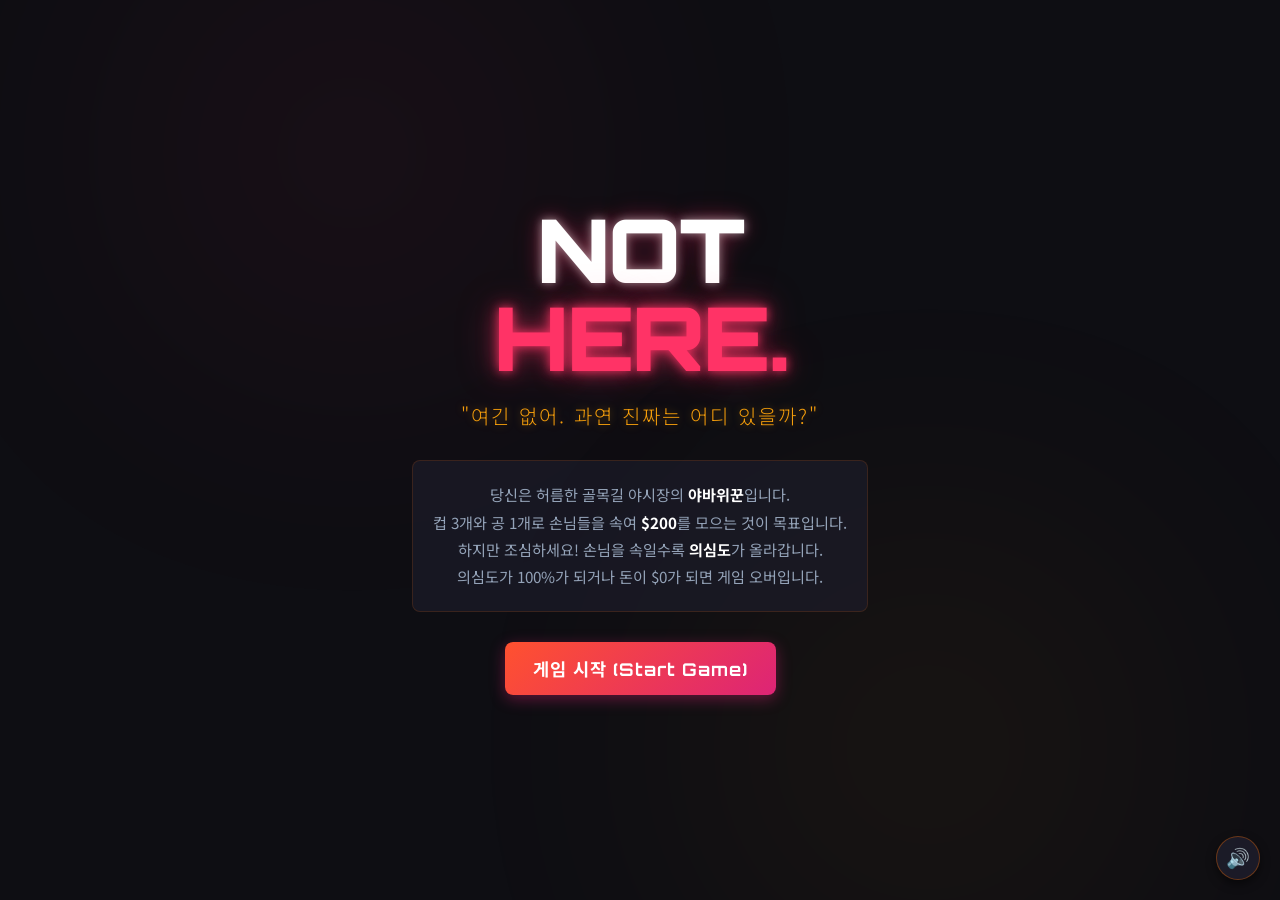
==== index.html @ 43e3eaf3 "Add files via upload" ====
<!DOCTYPE html>
<html lang="ko">
<head>
  <meta charset="UTF-8">
  <meta name="viewport" content="width=device-width, initial-scale=1.0">
  <title>Not Here. - 야바위꾼 시뮬레이터</title>
  <!-- SEO Meta Tags -->
  <meta name="description" content="플레이어가 야바위꾼이 되어 손님을 속이고 1000달러를 버는 레트로 웹 야바위 시뮬레이터 게임 'Not Here.'">
  <!-- Google Fonts -->
  <link rel="preconnect" href="https://fonts.googleapis.com">
  <link rel="preconnect" href="https://fonts.gstatic.com" crossorigin>
  <link href="https://fonts.googleapis.com/css2?family=Noto+Sans+KR:wght@300;400;700;900&family=Orbitron:wght@400;700;900&family=Share+Tech+Mono&display=swap" rel="stylesheet">
  <!-- Stylesheet -->
  <link rel="stylesheet" href="style.css">
</head>
<body>

  <!-- Background Lantern Glow Effects -->
  <div class="lantern-glow glow-red"></div>
  <div class="lantern-glow glow-orange"></div>

  <!-- INTRO SCREEN -->
  <div id="intro-screen" class="screen active">
    <div class="intro-content">
      <h1 class="logo-title">NOT<br><span class="highlight">HERE.</span></h1>
      <p class="subtitle">"여긴 없어. 과연 진짜는 어디 있을까?"</p>
      
      <div class="intro-description">
        <p>당신은 허름한 골목길 야시장의 <strong>야바위꾼</strong>입니다.</p>
        <p>컵 3개와 공 1개로 손님들을 속여 <strong>$200</strong>를 모으는 것이 목표입니다.</p>
        <p>하지만 조심하세요! 손님을 속일수록 <strong>의심도</strong>가 올라갑니다.</p>
        <p>의심도가 100%가 되거나 돈이 $0가 되면 게임 오버입니다.</p>
      </div>

      <button id="btn-start" class="btn btn-primary btn-glow">게임 시작 (Start Game)</button>
    </div>
  </div>

  <!-- MAIN GAME SCREEN -->
  <div id="game-screen" class="screen">
    
    <!-- TOP BAR UI -->
    <header class="top-bar">
      <div class="ui-item shadow-panel">
        <span class="label">돈 (MONEY)</span>
        <span id="money-display" class="value text-gold">$100</span>
      </div>
      <div class="ui-item shadow-panel">
        <span class="label">라운드 (ROUND)</span>
        <span id="round-display" class="value">1</span>
      </div>
      <div class="ui-item shadow-panel suspicion-panel">
        <div class="suspicion-info">
          <span class="label">의심도 (SUSPICION)</span>
          <span id="suspicion-text" class="value text-red">0%</span>
        </div>
        <div class="progress-container">
          <div id="suspicion-bar" class="progress-bar red-glow" style="width: 0%;"></div>
        </div>
      </div>
    </header>

    <!-- MAIN GAME AREA -->
    <main class="game-main">
      
      <!-- LEFT AREA: WOODEN TABLE -->
      <section class="table-area">
        <div id="table-board" class="table-board">
          <div class="table-light"></div>
          
          <!-- Cups and Ball Container -->
          <div id="cups-container" class="cups-container">
            <!-- Cup 1 -->
            <div class="cup-slot" id="slot-0">
              <div class="cup-item" data-index="0">
                <div class="cup-lift-container">
                  <div class="cup-sprite"></div>
                </div>
                <div class="target-marker">▼</div>
              </div>
            </div>
            <!-- Cup 2 -->
            <div class="cup-slot" id="slot-1">
              <div class="cup-item" data-index="1">
                <div class="cup-lift-container">
                  <div class="cup-sprite"></div>
                </div>
                <div class="target-marker">▼</div>
              </div>
            </div>
            <!-- Cup 3 -->
            <div class="cup-slot" id="slot-2">
              <div class="cup-item" data-index="2">
                <div class="cup-lift-container">
                  <div class="cup-sprite"></div>
                </div>
                <div class="target-marker">▼</div>
              </div>
            </div>
            
            <!-- White Ball -->
            <div id="white-ball" class="white-ball"></div>
          </div>
          
          <!-- Instructions Overlay / Banner -->
          <div id="action-banner" class="action-banner">
            컵을 섞기 위해 아래 버튼을 누르세요.
          </div>
        </div>
      </section>

      <!-- RIGHT AREA: CUSTOMER DIALOGUE & STATS -->
      <section class="npc-panel shadow-panel">
        <div class="npc-header">
          <div id="npc-avatar" class="npc-avatar-box">
            <!-- SVG Avatar drawn dynamically -->
          </div>
          <div class="npc-info">
            <h2 id="npc-name">초보 피터</h2>
            <span id="npc-badge" class="badge badge-easy">초보 손님</span>
          </div>
        </div>

        <div class="npc-stats">
          <div class="stat-row">
            <span class="stat-label">관찰력</span>
            <div class="stat-bar-bg"><div id="stat-obs-bar" class="stat-bar" style="width: 30%"></div></div>
            <span id="stat-obs-val" class="stat-value">30%</span>
          </div>
          <div class="stat-row">
            <span class="stat-label">베팅액</span>
            <span id="stat-bet-val" class="stat-value text-gold">$20</span>
          </div>
        </div>

        <!-- Speech bubble -->
        <div class="dialogue-box">
          <div class="speech-bubble">
            <p id="npc-speech">"흐음... 길거리 야바위인가? 한 판 해볼까?"</p>
          </div>
        </div>

        <!-- NPC reaction indicators (cheat caught warning etc) -->
        <div id="alert-banner" class="alert-banner hide"></div>
      </section>
    </main>

    <!-- BOTTOM PANEL: TRICK SKILLS & CONTROL -->
    <footer class="control-panel">
      <!-- Action buttons -->
      <div class="main-actions">
        <button id="btn-action" class="btn btn-success btn-glow">컵 섞기 시작</button>
        <button id="btn-open-shop" class="btn btn-shop">암시장 상점</button>
      </div>

      <!-- Skills Grid -->
      <div class="skills-section">
        <h3>속임수 기술 (Trick Skills)</h3>
        <div class="skills-grid">
          <!-- Skill 1: Hand Sleight -->
          <button id="skill-sleight" class="skill-btn" disabled>
            <div class="skill-icon">👋</div>
            <div class="skill-info">
              <span class="skill-name">손놀림</span>
              <span class="skill-meta">의심도 +15% | 쿨타임 2T</span>
            </div>
            <div class="cooldown-overlay" id="cooldown-sleight"></div>
            <span class="tooltip">컵을 섞은 뒤 몰래 공의 위치를 바꿉니다. (성공률에 따라 실패할 수 있음)</span>
          </button>

          <!-- Skill 2: Fake Ball -->
          <button id="skill-fake-ball" class="skill-btn" disabled>
            <div class="skill-icon">🔮</div>
            <div class="skill-info">
              <span class="skill-name">가짜 공</span>
              <span class="skill-meta">의심도 +10% | 쿨타임 3T</span>
            </div>
            <div class="cooldown-overlay" id="cooldown-fake-ball"></div>
            <span class="tooltip">잠깐 동안 여러 개의 공이 보이는 시각 효과로 관찰력을 50% 낮춥니다.</span>
          </button>

          <!-- Skill 3: Distraction -->
          <button id="skill-distraction" class="skill-btn" disabled>
            <div class="skill-icon">⚡</div>
            <div class="skill-info">
              <span class="skill-name">시선 분산</span>
              <span class="skill-meta">의심도 +8% | 쿨타임 3T</span>
            </div>
            <div class="cooldown-overlay" id="cooldown-distraction"></div>
            <span class="tooltip">화면을 흔들어 손님의 집중력을 흐트러뜨려 관찰력을 40% 낮춥니다.</span>
          </button>

          <!-- Skill 4: Fake Cup -->
          <button id="skill-fake-cup" class="skill-btn" disabled>
            <div class="skill-icon">🥤</div>
            <div class="skill-info">
              <span class="skill-name">가짜 컵</span>
              <span class="skill-meta">의심도 +20% | 쿨타임 5T</span>
            </div>
            <div class="cooldown-overlay" id="cooldown-fake-cup"></div>
            <span class="tooltip">네 번째 컵을 소환하여 선택의 폭을 넓히고 관찰력을 60% 낮춥니다.</span>
          </button>
        </div>
      </div>
    </footer>
  </div>

  <!-- SHOP MODAL -->
  <div id="shop-modal" class="modal">
    <div class="modal-content shadow-panel">
      <div class="modal-header">
        <h2>암시장 업그레이드 (Black Market)</h2>
        <button id="btn-close-shop" class="btn-close">&times;</button>
      </div>
      
      <div class="shop-current-money">
        보유 자금: <span id="shop-money" class="text-gold">$100</span>
      </div>

      <div class="shop-items">
        <!-- Upgrade 1 -->
        <div class="shop-item">
          <div class="shop-item-desc">
            <h3>👋 손기술 강화</h3>
            <p>공 이동(손놀림)의 기본 성공률을 증가시킵니다.</p>
            <span class="upgrade-status" id="upg-sleight-status">현재: 70% ➔ 다음: 80%</span>
          </div>
          <button class="btn btn-buy" id="btn-upg-sleight" data-type="sleight">
            구매 <span class="cost-val" id="upg-sleight-cost">$100</span>
          </button>
        </div>

        <!-- Upgrade 2 -->
        <div class="shop-item">
          <div class="shop-item-desc">
            <h3>👥 바람잡이 고용</h3>
            <p>군중 속 바람잡이를 고용해 속임수 사용 시 발생하는 의심도 상승을 15%씩 감소시킵니다.</p>
            <span class="upgrade-status" id="upg-shill-status">현재: 감면 없음 ➔ 다음: 15%</span>
          </div>
          <button class="btn btn-buy" id="btn-upg-shill" data-type="shill">
            구매 <span class="cost-val" id="upg-shill-cost">$150</span>
          </button>
        </div>

        <!-- Upgrade 3 -->
        <div class="shop-item">
          <div class="shop-item-desc">
            <h3>🪵 화려한 테이블</h3>
            <p>나무 테이블을 더 화려하게 꾸며 손님의 경계심을 낮추고 라운드당 베팅 금액을 10% 증가시킵니다.</p>
            <span class="upgrade-status" id="upg-table-status">현재: 기본 테이블 ➔ 다음: +10%</span>
          </div>
          <button class="btn btn-buy" id="btn-upg-table" data-type="table">
            구매 <span class="cost-val" id="upg-table-cost">$120</span>
          </button>
        </div>

        <!-- Upgrade 4 -->
        <div class="shop-item">
          <div class="shop-item-desc">
            <h3>💡 조명 설치</h3>
            <p>테이블 근처에 밝고 흔들리는 야시장 조명을 설치해 시선 분산 효과를 강화합니다. (관찰력 추가 감소)</p>
            <span class="upgrade-status" id="upg-light-status">현재: 기본 조명 ➔ 다음: +10%</span>
          </div>
          <button class="btn btn-buy" id="btn-upg-light" data-type="light">
            구매 <span class="cost-val" id="upg-light-cost">$80</span>
          </button>
        </div>
      </div>
    </div>
  </div>

  <!-- GAME OVER / VICTORY SCREEN -->
  <div id="ending-screen" class="screen">
    <div class="ending-content shadow-panel">
      <h1 id="ending-title" class="ending-title">GAME OVER</h1>
      <p id="ending-message" class="ending-message">사람들이 더 이상 당신을 믿지 않습니다.</p>

      <div class="ending-stats">
        <div class="end-stat-row">
          <span>최종 획득 금액:</span>
          <span id="end-money" class="text-gold">$0</span>
        </div>
        <div class="end-stat-row">
          <span>진행한 라운드:</span>
          <span id="end-rounds">0</span>
        </div>
        <div class="end-stat-row">
          <span>속인 손님 수:</span>
          <span id="end-tricked">0</span>
        </div>
      </div>

      <button id="btn-restart" class="btn btn-primary btn-glow">다시 시작하기 (Retry)</button>
    </div>
  </div>

  <!-- Particle Container for Coin animations -->
  <div id="particles-container"></div>

  <!-- Sound Toggle Button (Modern Audio Synthesis) -->
  <button id="btn-sound-toggle" class="sound-toggle">
    <span class="sound-icon">🔊</span>
  </button>

  <!-- Script -->
  <script src="game.js"></script>
</body>
</html>
---- style.css ----
/* CSS Reset & Variable Definitions */
:root {
  --bg-dark: #0e0e13;
  --bg-panel: rgba(22, 22, 33, 0.75);
  --border-neon-orange: rgba(255, 110, 0, 0.35);
  --border-neon-red: rgba(255, 0, 70, 0.45);
  --color-gold: #f59e0b;
  --color-neon-gold: #fbbf24;
  --color-neon-red: #ff3366;
  --color-neon-blue: #00e5ff;
  --color-neon-green: #10b981;
  --color-text: #e2e8f0;
  --color-text-muted: #94a3b8;
  --font-title: 'Orbitron', 'Noto Sans KR', sans-serif;
  --font-mono: 'Share Tech Mono', monospace;
  --font-sans: 'Noto Sans KR', sans-serif;
}

* {
  box-sizing: border-box;
  margin: 0;
  padding: 0;
  user-select: none;
}

body {
  background-color: var(--bg-dark);
  color: var(--color-text);
  font-family: var(--font-sans);
  overflow-x: hidden;
  height: 100vh;
  display: flex;
  justify-content: center;
  align-items: center;
}

/* Lantern Glowing Effects in Background */
.lantern-glow {
  position: fixed;
  width: 45vw;
  height: 45vw;
  border-radius: 50%;
  filter: blur(140px);
  opacity: 0.12;
  z-index: -1;
  pointer-events: none;
}
.glow-red {
  top: -15%;
  left: 5%;
  background: radial-gradient(circle, var(--color-neon-red) 0%, rgba(0, 0, 0, 0) 70%);
}
.glow-orange {
  bottom: -15%;
  right: 5%;
  background: radial-gradient(circle, var(--color-gold) 0%, rgba(0, 0, 0, 0) 70%);
}

/* SCREEN MANAGEMENT */
.screen {
  display: none;
  opacity: 0;
  transition: opacity 0.5s ease-in-out;
  width: 100%;
  height: 100%;
  max-width: 1200px;
  max-height: 800px;
  padding: 20px;
  flex-direction: column;
}

.screen.active {
  display: flex;
  opacity: 1;
}

/* RETRO UI PANELS - Glassmorphism */
.shadow-panel {
  background: var(--bg-panel);
  backdrop-filter: blur(8px);
  border: 1px solid var(--border-neon-orange);
  border-radius: 12px;
  box-shadow: 0 8px 32px rgba(0, 0, 0, 0.6), 
              inset 0 0 15px rgba(255, 110, 0, 0.05);
  transition: all 0.3s ease;
}

.shadow-panel:hover {
  border-color: rgba(255, 110, 0, 0.6);
  box-shadow: 0 8px 32px rgba(0, 0, 0, 0.7), 
              0 0 15px rgba(255, 110, 0, 0.15),
              inset 0 0 15px rgba(255, 110, 0, 0.05);
}

/* BUTTONS */
.btn {
  font-family: var(--font-title);
  font-weight: 700;
  border: none;
  border-radius: 8px;
  cursor: pointer;
  outline: none;
  transition: all 0.2s cubic-bezier(0.4, 0, 0.2, 1);
  text-align: center;
  position: relative;
  overflow: hidden;
}

.btn:active {
  transform: scale(0.95);
}

.btn-primary {
  background: linear-gradient(135deg, #ff512f 0%, #dd2476 100%);
  color: white;
  padding: 14px 28px;
  font-size: 1.1rem;
  letter-spacing: 1px;
  box-shadow: 0 4px 15px rgba(221, 36, 118, 0.4);
}

.btn-glow:hover {
  box-shadow: 0 0 25px rgba(221, 36, 118, 0.8);
  transform: translateY(-2px);
}

.btn-success {
  background: linear-gradient(135deg, #10b981 0%, #059669 100%);
  color: white;
  padding: 14px 28px;
  font-size: 1.1rem;
  box-shadow: 0 4px 15px rgba(16, 185, 129, 0.3);
}

.btn-success:hover:not(:disabled) {
  box-shadow: 0 0 25px rgba(16, 185, 129, 0.7);
  transform: translateY(-2px);
}

.btn-success:disabled {
  background: #334155;
  color: #64748b;
  box-shadow: none;
  cursor: not-allowed;
  transform: none;
}

.btn-shop {
  background: linear-gradient(135deg, #3b82f6 0%, #1d4ed8 100%);
  color: white;
  padding: 14px 28px;
  font-size: 1.1rem;
  box-shadow: 0 4px 15px rgba(59, 130, 246, 0.3);
}

.btn-shop:hover:not(:disabled) {
  box-shadow: 0 0 25px rgba(59, 130, 246, 0.7);
  transform: translateY(-2px);
}

.btn-shop:disabled {
  background: #334155;
  color: #64748b;
  box-shadow: none;
  cursor: not-allowed;
}

/* 1. INTRO SCREEN STYLE */
#intro-screen {
  align-items: center;
  justify-content: center;
  text-align: center;
}

.intro-content {
  max-width: 600px;
  display: flex;
  flex-direction: column;
  align-items: center;
  gap: 30px;
}

.logo-title {
  font-family: var(--font-title);
  font-size: 5.5rem;
  font-weight: 900;
  line-height: 1.0;
  letter-spacing: -2px;
  color: #ffffff;
  text-shadow: 0 0 10px rgba(255, 255, 255, 0.5),
               0 0 20px rgba(255, 51, 102, 0.3),
               0 0 30px rgba(255, 51, 102, 0.2);
  animation: logoFlicker 3s infinite;
}

.logo-title .highlight {
  color: var(--color-neon-red);
  text-shadow: 0 0 10px rgba(255, 51, 102, 0.8),
               0 0 20px rgba(255, 51, 102, 0.6),
               0 0 40px rgba(255, 51, 102, 0.4);
}

.subtitle {
  font-size: 1.25rem;
  color: var(--color-gold);
  font-family: var(--font-sans);
  font-weight: 300;
  letter-spacing: 2px;
  margin-top: -10px;
  text-shadow: 0 0 8px rgba(245, 158, 11, 0.4);
}

.intro-description {
  background: rgba(30, 30, 46, 0.6);
  border: 1px solid rgba(255, 110, 0, 0.15);
  border-radius: 8px;
  padding: 20px;
  line-height: 1.8;
  font-size: 0.95rem;
  color: var(--color-text-muted);
}

.intro-description p strong {
  color: #fff;
}

@keyframes logoFlicker {
  0%, 100% { opacity: 1; }
  41.99% { opacity: 1; }
  42% { opacity: 0.85; }
  43% { opacity: 0.95; }
  43.01% { opacity: 1; }
  78.99% { opacity: 1; }
  79% { opacity: 0.3; }
  79.5% { opacity: 0.85; }
  80% { opacity: 0.5; }
  81% { opacity: 1; }
}

/* 2. GAME SCREEN - TOP BAR UI */
.top-bar {
  display: grid;
  grid-template-columns: 1fr 1fr 2fr;
  gap: 20px;
  margin-bottom: 20px;
  height: 70px;
}

.ui-item {
  display: flex;
  flex-direction: column;
  justify-content: center;
  padding: 10px 20px;
}

.ui-item .label {
  font-size: 0.75rem;
  color: var(--color-text-muted);
  font-family: var(--font-title);
  letter-spacing: 1.5px;
  margin-bottom: 2px;
}

.ui-item .value {
  font-size: 1.6rem;
  font-weight: 700;
  font-family: var(--font-mono);
}

.text-gold {
  color: var(--color-neon-gold);
  text-shadow: 0 0 10px rgba(251, 191, 36, 0.4);
}

.text-red {
  color: var(--color-neon-red);
  text-shadow: 0 0 10px rgba(255, 51, 102, 0.4);
}

.suspicion-panel {
  border-color: var(--border-neon-red);
  box-shadow: 0 8px 32px rgba(0, 0, 0, 0.6), 
              inset 0 0 15px rgba(255, 0, 70, 0.05);
}

.suspicion-panel:hover {
  border-color: rgba(255, 0, 70, 0.6);
  box-shadow: 0 8px 32px rgba(0, 0, 0, 0.7), 
              0 0 15px rgba(255, 0, 70, 0.15);
}

.suspicion-info {
  display: flex;
  justify-content: space-between;
  align-items: flex-end;
  margin-bottom: 5px;
}

.progress-container {
  width: 100%;
  height: 10px;
  background: #1e1e2d;
  border-radius: 5px;
  overflow: hidden;
  border: 1px solid rgba(255, 255, 255, 0.05);
}

.progress-bar {
  height: 100%;
  border-radius: 5px;
  transition: width 0.4s cubic-bezier(0.4, 0, 0.2, 1);
  background: linear-gradient(90deg, #ef4444 0%, #ff0046 100%);
}

.red-glow {
  box-shadow: 0 0 10px rgba(255, 0, 70, 0.8);
}

/* 3. GAME SCREEN - MAIN GAME AREA */
.game-main {
  display: grid;
  grid-template-columns: 1fr 360px;
  gap: 20px;
  flex: 1;
  min-height: 0; /* Important for scroll and flex containers */
}

/* LEFT AREA: WOODEN TABLE */
.table-area {
  display: flex;
  flex-direction: column;
  justify-content: center;
  align-items: center;
}

.table-board {
  width: 100%;
  height: 100%;
  background: linear-gradient(180deg, #3d2314 0%, #29150b 100%);
  border: 8px solid #1c0e07;
  border-radius: 16px;
  position: relative;
  box-shadow: inset 0 0 60px rgba(0,0,0,0.9),
              0 15px 30px rgba(0,0,0,0.7);
  overflow: hidden;
  display: flex;
  justify-content: center;
  align-items: center;
  transition: transform 0.1s ease;
}

.table-light {
  position: absolute;
  top: 0; left: 0; right: 0; bottom: 0;
  background: radial-gradient(circle at 50% 20%, rgba(255, 180, 80, 0.3) 0%, rgba(0, 0, 0, 0.75) 80%);
  pointer-events: none;
  z-index: 2;
}

/* Cups Container and Items */
.cups-container {
  width: 90%;
  height: 180px;
  position: relative;
  z-index: 3;
}

.cup-slot {
  position: absolute;
  width: 120px;
  height: 180px;
  bottom: 0;
  transition: left 0.4s cubic-bezier(0.4, 0, 0.2, 1),
              transform 0.4s cubic-bezier(0.4, 0, 0.2, 1);
  display: flex;
  justify-content: center;
  align-items: flex-end;
}

.cup-item {
  width: 90px;
  height: 160px;
  position: relative;
  cursor: pointer;
}

.cup-lift-container {
  width: 100%;
  height: 120px;
  position: absolute;
  bottom: 0;
  transition: transform 0.4s cubic-bezier(0.34, 1.56, 0.64, 1);
  z-index: 10;
}

/* Cup styles - Retro red street plastic style */
.cup-sprite {
  width: 90px;
  height: 120px;
  background: linear-gradient(90deg, 
              #7f1d1d 0%, 
              #b91c1c 20%, 
              #ef4444 45%, 
              #f87171 55%, 
              #dc2626 75%, 
              #991b1b 90%, 
              #5c1111 100%);
  border-radius: 20px 20px 8px 8px;
  box-shadow: 0 10px 20px rgba(0,0,0,0.6);
  position: relative;
}

.cup-sprite::after {
  content: '';
  position: absolute;
  bottom: -4px;
  left: -5px;
  right: -5px;
  height: 10px;
  background: linear-gradient(90deg, #7f1d1d 0%, #b91c1c 50%, #5c1111 100%);
  border-radius: 5px;
  box-shadow: 0 3px 6px rgba(0,0,0,0.4);
}

.cup-sprite::before {
  content: '';
  position: absolute;
  top: 30px;
  left: 0;
  right: 0;
  height: 4px;
  background: rgba(255, 255, 255, 0.2);
}

.cup-item.lifted .cup-lift-container {
  transform: translateY(-80px);
}

/* Target marker displayed during select phase */
.target-marker {
  position: absolute;
  top: -40px;
  left: 50%;
  transform: translateX(-50%);
  color: var(--color-neon-blue);
  font-size: 1.8rem;
  font-weight: bold;
  animation: bounceMarker 0.8s infinite alternate;
  opacity: 0;
  pointer-events: none;
  transition: opacity 0.3s ease;
  text-shadow: 0 0 10px var(--color-neon-blue);
  z-index: 12;
}

.cup-item.selectable:hover .target-marker {
  opacity: 1;
}

@keyframes bounceMarker {
  0% { transform: translate(-50%, 0); }
  100% { transform: translate(-50%, -10px); }
}

/* White Ball Style */
.white-ball {
  width: 26px;
  height: 26px;
  background: radial-gradient(circle at 30% 30%, #ffffff 0%, #e2e8f0 60%, #cbd5e1 100%);
  border-radius: 50%;
  box-shadow: 0 0 15px rgba(255,255,255,0.9), 0 5px 8px rgba(0,0,0,0.4);
  position: absolute;
  bottom: 0px;
  transition: left 0.4s cubic-bezier(0.4, 0, 0.2, 1),
              bottom 0.4s cubic-bezier(0.4, 0, 0.2, 1),
              opacity 0.3s ease,
              transform 0.4s cubic-bezier(0.4, 0, 0.2, 1);
  z-index: 4;
}

/* Action Banner overlays */
.action-banner {
  position: absolute;
  bottom: 25px;
  left: 50%;
  transform: translateX(-50%);
  background: rgba(14, 14, 19, 0.85);
  border: 1px solid var(--border-neon-orange);
  padding: 10px 24px;
  border-radius: 20px;
  font-size: 0.9rem;
  color: var(--color-neon-gold);
  z-index: 10;
  letter-spacing: 0.5px;
  pointer-events: none;
  box-shadow: 0 4px 15px rgba(0,0,0,0.5);
  text-shadow: 0 0 8px rgba(251, 191, 36, 0.3);
}

/* RIGHT AREA: CUSTOMER DIALOGUE & STATS */
.npc-panel {
  display: flex;
  flex-direction: column;
  padding: 20px;
  gap: 20px;
  overflow: hidden;
}

.npc-header {
  display: flex;
  align-items: center;
  gap: 15px;
}

.npc-avatar-box {
  width: 70px;
  height: 70px;
  background: #1b1b2f;
  border: 2px solid rgba(255, 110, 0, 0.3);
  border-radius: 10px;
  padding: 5px;
  display: flex;
  justify-content: center;
  align-items: center;
  box-shadow: inset 0 0 10px rgba(0,0,0,0.5);
}

.npc-avatar-box svg {
  width: 100%;
  height: 100%;
}

.npc-info h2 {
  font-family: var(--font-title);
  font-size: 1.25rem;
  font-weight: 700;
  margin-bottom: 4px;
}

.badge {
  font-size: 0.7rem;
  padding: 2px 8px;
  border-radius: 4px;
  font-weight: 700;
}
.badge-easy { background: rgba(16, 185, 129, 0.2); color: var(--color-neon-green); border: 1px solid var(--color-neon-green); }
.badge-normal { background: rgba(59, 130, 246, 0.2); color: var(--color-neon-blue); border: 1px solid var(--color-neon-blue); }
.badge-hard { background: rgba(245, 158, 11, 0.2); color: var(--color-gold); border: 1px solid var(--color-gold); }
.badge-danger { background: rgba(239, 68, 68, 0.2); color: var(--color-neon-red); border: 1px solid var(--color-neon-red); }

.npc-stats {
  background: rgba(30, 30, 46, 0.5);
  border-radius: 8px;
  padding: 15px;
  display: flex;
  flex-direction: column;
  gap: 10px;
}

.stat-row {
  display: flex;
  align-items: center;
  justify-content: space-between;
}

.stat-label {
  font-size: 0.75rem;
  color: var(--color-text-muted);
}

.stat-bar-bg {
  flex: 1;
  height: 8px;
  background: #1e1e2d;
  border-radius: 4px;
  margin: 0 10px;
  overflow: hidden;
}

.stat-bar {
  height: 100%;
  background: var(--color-neon-blue);
  border-radius: 4px;
  transition: width 0.3s ease;
}

.stat-value {
  font-size: 0.85rem;
  font-family: var(--font-mono);
  font-weight: 700;
  min-width: 35px;
  text-align: right;
}

/* Dialogue Speech Bubble */
.dialogue-box {
  flex: 1;
  display: flex;
  align-items: flex-start;
  min-height: 100px;
}

.speech-bubble {
  width: 100%;
  background: rgba(30, 30, 46, 0.8);
  border: 1px solid rgba(255, 255, 255, 0.1);
  border-radius: 12px;
  padding: 15px;
  position: relative;
  box-shadow: 0 4px 15px rgba(0,0,0,0.3);
}

.speech-bubble::before {
  content: '';
  position: absolute;
  top: 25px;
  left: -10px;
  width: 0;
  height: 0;
  border-top: 10px solid transparent;
  border-right: 10px solid rgba(30, 30, 46, 0.8);
  border-bottom: 10px solid transparent;
}

.speech-bubble p {
  font-size: 0.95rem;
  line-height: 1.6;
  color: #fff;
}

.alert-banner {
  background: rgba(239, 68, 68, 0.2);
  border: 1px solid var(--color-neon-red);
  color: var(--color-neon-red);
  border-radius: 6px;
  padding: 8px 12px;
  font-size: 0.8rem;
  text-align: center;
  font-weight: bold;
  animation: blinkAlert 1s infinite alternate;
}

.alert-banner.hide {
  display: none;
}

@keyframes blinkAlert {
  0% { box-shadow: 0 0 5px rgba(239, 68, 68, 0.2); }
  100% { box-shadow: 0 0 15px rgba(239, 68, 68, 0.6); }
}

/* 4. GAME SCREEN - BOTTOM PANEL (SKILLS & ACTIONS) */
.control-panel {
  display: grid;
  grid-template-columns: 240px 1fr;
  gap: 20px;
  height: 150px;
  margin-top: 20px;
}

.main-actions {
  display: flex;
  flex-direction: column;
  gap: 12px;
}

.main-actions .btn {
  flex: 1;
  font-size: 1rem;
}

.skills-section {
  display: flex;
  flex-direction: column;
  gap: 8px;
}

.skills-section h3 {
  font-size: 0.75rem;
  color: var(--color-text-muted);
  font-family: var(--font-title);
  letter-spacing: 1px;
}

.skills-grid {
  display: grid;
  grid-template-columns: repeat(4, 1fr);
  gap: 10px;
  flex: 1;
}

.skill-btn {
  background: rgba(30, 30, 46, 0.6);
  border: 1px solid rgba(255, 255, 255, 0.08);
  border-radius: 8px;
  padding: 10px;
  display: flex;
  align-items: center;
  gap: 10px;
  cursor: pointer;
  position: relative;
  text-align: left;
  transition: all 0.2s ease;
}

.skill-btn:hover:not(:disabled) {
  background: rgba(255, 110, 0, 0.08);
  border-color: rgba(255, 110, 0, 0.4);
  box-shadow: 0 0 10px rgba(255, 110, 0, 0.1);
}

.skill-btn:active:not(:disabled) {
  transform: scale(0.97);
}

.skill-btn:disabled {
  background: rgba(15, 15, 25, 0.8);
  border-color: rgba(255, 255, 255, 0.02);
  cursor: not-allowed;
  opacity: 0.5;
}

.skill-icon {
  font-size: 1.8rem;
}

.skill-info {
  display: flex;
  flex-direction: column;
}

.skill-name {
  font-size: 0.9rem;
  font-weight: 700;
  color: #ffffff;
}

.skill-meta {
  font-size: 0.65rem;
  color: var(--color-text-muted);
  margin-top: 2px;
}

/* Skill tooltip */
.skill-btn .tooltip {
  visibility: hidden;
  width: 220px;
  background-color: #0e0e13;
  color: #fff;
  text-align: center;
  border-radius: 6px;
  padding: 8px 12px;
  position: absolute;
  z-index: 100;
  bottom: 110%;
  left: 50%;
  transform: translateX(-50%);
  opacity: 0;
  transition: opacity 0.2s;
  font-size: 0.75rem;
  border: 1px solid rgba(255, 110, 0, 0.3);
  pointer-events: none;
  line-height: 1.4;
  box-shadow: 0 4px 15px rgba(0,0,0,0.5);
}

.skill-btn:hover:not(:disabled) .tooltip {
  visibility: visible;
  opacity: 1;
}

/* Cooldown overlay for skills */
.cooldown-overlay {
  position: absolute;
  top: 0; left: 0; right: 0; bottom: 0;
  background: rgba(0, 0, 0, 0.75);
  border-radius: 7px;
  display: flex;
  justify-content: center;
  align-items: center;
  font-family: var(--font-mono);
  font-size: 1.5rem;
  font-weight: bold;
  color: var(--color-neon-red);
  opacity: 0;
  pointer-events: none;
  transition: opacity 0.2s ease;
}

.cooldown-overlay.active {
  opacity: 1;
}

/* 5. SHOP MODAL */
.modal {
  display: none;
  position: fixed;
  top: 0; left: 0; width: 100%; height: 100%;
  background: rgba(0,0,0,0.8);
  backdrop-filter: blur(4px);
  z-index: 200;
  justify-content: center;
  align-items: center;
  opacity: 0;
  transition: opacity 0.3s ease;
}

.modal.active {
  display: flex;
  opacity: 1;
}

.modal-content {
  width: 90%;
  max-width: 600px;
  padding: 30px;
  position: relative;
  display: flex;
  flex-direction: column;
  gap: 20px;
  animation: modalSlideUp 0.3s cubic-bezier(0.34, 1.56, 0.64, 1);
}

@keyframes modalSlideUp {
  0% { transform: translateY(40px); opacity: 0; }
  100% { transform: translateY(0); opacity: 1; }
}

.modal-header {
  display: flex;
  justify-content: space-between;
  align-items: center;
  border-bottom: 1px solid rgba(255, 110, 0, 0.2);
  padding-bottom: 15px;
}

.modal-header h2 {
  font-family: var(--font-title);
  font-size: 1.4rem;
  color: #fff;
}

.btn-close {
  background: none;
  border: none;
  color: var(--color-text-muted);
  font-size: 1.8rem;
  cursor: pointer;
  transition: color 0.2s;
}

.btn-close:hover {
  color: var(--color-neon-red);
}

.shop-current-money {
  font-family: var(--font-title);
  font-size: 1.1rem;
  text-align: right;
  margin-top: -5px;
}

.shop-items {
  display: flex;
  flex-direction: column;
  gap: 15px;
}

.shop-item {
  display: flex;
  justify-content: space-between;
  align-items: center;
  background: rgba(30, 30, 46, 0.5);
  border: 1px solid rgba(255,255,255,0.05);
  padding: 15px 20px;
  border-radius: 8px;
  transition: border-color 0.2s;
}

.shop-item:hover {
  border-color: rgba(255, 110, 0, 0.2);
}

.shop-item-desc h3 {
  font-size: 0.95rem;
  color: #fff;
  margin-bottom: 3px;
}

.shop-item-desc p {
  font-size: 0.75rem;
  color: var(--color-text-muted);
  margin-bottom: 6px;
  line-height: 1.4;
}

.upgrade-status {
  font-size: 0.75rem;
  font-weight: bold;
  color: var(--color-neon-blue);
}

.btn-buy {
  background: linear-gradient(135deg, #f59e0b 0%, #d97706 100%);
  color: white;
  padding: 8px 16px;
  font-size: 0.85rem;
  width: 100px;
  box-shadow: 0 4px 10px rgba(245, 158, 11, 0.2);
}

.btn-buy:hover:not(:disabled) {
  box-shadow: 0 0 15px rgba(245, 158, 11, 0.5);
}

.btn-buy:disabled {
  background: #334155;
  color: #64748b;
  box-shadow: none;
  cursor: not-allowed;
}

/* 6. ENDING SCREEN (GAME OVER / VICTORY) */
#ending-screen {
  align-items: center;
  justify-content: center;
  text-align: center;
}

.ending-content {
  max-width: 480px;
  width: 100%;
  padding: 40px;
  display: flex;
  flex-direction: column;
  align-items: center;
  gap: 25px;
}

.ending-title {
  font-family: var(--font-title);
  font-size: 3rem;
  font-weight: 900;
  letter-spacing: -1px;
}

.ending-message {
  font-size: 1.05rem;
  color: var(--color-text-muted);
  line-height: 1.6;
}

.ending-stats {
  width: 100%;
  background: rgba(30, 30, 46, 0.6);
  border-radius: 8px;
  padding: 20px;
  display: flex;
  flex-direction: column;
  gap: 12px;
}

.end-stat-row {
  display: flex;
  justify-content: space-between;
  font-size: 0.95rem;
}

.end-stat-row span:last-child {
  font-family: var(--font-mono);
  font-weight: 700;
}

/* 7. OTHER FX (Coins, Sound Toggle, Shakes) */
/* Screen Shake */
.shake {
  animation: shakeFx 0.4s ease-in-out;
}

@keyframes shakeFx {
  0%, 100% { transform: translate(0, 0); }
  10%, 30%, 50%, 70%, 90% { transform: translate(-4px, 4px); }
  20%, 40%, 60%, 80% { transform: translate(4px, -4px); }
}

/* Coin particles */
#particles-container {
  position: fixed;
  top: 0; left: 0; width: 100%; height: 100%;
  pointer-events: none;
  z-index: 300;
}

.coin-particle {
  position: absolute;
  width: 16px;
  height: 16px;
  background: radial-gradient(circle, #ffe066 0%, #f59e0b 80%, #d97706 100%);
  border-radius: 50%;
  box-shadow: 0 0 8px rgba(245, 158, 11, 0.8), 0 2px 4px rgba(0,0,0,0.4);
  z-index: 301;
  pointer-events: none;
}

/* Sound Toggle Button */
.sound-toggle {
  position: fixed;
  bottom: 20px;
  right: 20px;
  width: 44px;
  height: 44px;
  background: rgba(30, 30, 46, 0.8);
  border: 1px solid var(--border-neon-orange);
  border-radius: 50%;
  cursor: pointer;
  display: flex;
  justify-content: center;
  align-items: center;
  z-index: 100;
  box-shadow: 0 4px 10px rgba(0,0,0,0.5);
  transition: all 0.2s;
}

.sound-toggle:hover {
  transform: scale(1.1);
  border-color: rgba(255, 110, 0, 0.7);
  box-shadow: 0 0 10px rgba(255, 110, 0, 0.3);
}

.sound-icon {
  font-size: 1.2rem;
}

/* Responsive Scaling for smaller screens or heights */
@media (max-height: 750px) {
  .screen {
    padding: 10px;
  }
  .top-bar {
    height: 60px;
    margin-bottom: 10px;
  }
  .ui-item .value {
    font-size: 1.3rem;
  }
  .game-main {
    gap: 10px;
  }
  .cups-container {
    height: 140px;
  }
  .cup-slot {
    height: 140px;
    width: 100px;
  }
  .cup-item {
    width: 75px;
    height: 130px;
  }
  .cup-lift-container {
    height: 100px;
  }
  .cup-sprite {
    width: 75px;
    height: 100px;
  }
  .control-panel {
    height: 120px;
    margin-top: 10px;
    grid-template-columns: 200px 1fr;
  }
  .skill-icon {
    font-size: 1.4rem;
  }
  .skill-name {
    font-size: 0.8rem;
  }
  .skill-meta {
    font-size: 0.6rem;
  }
}
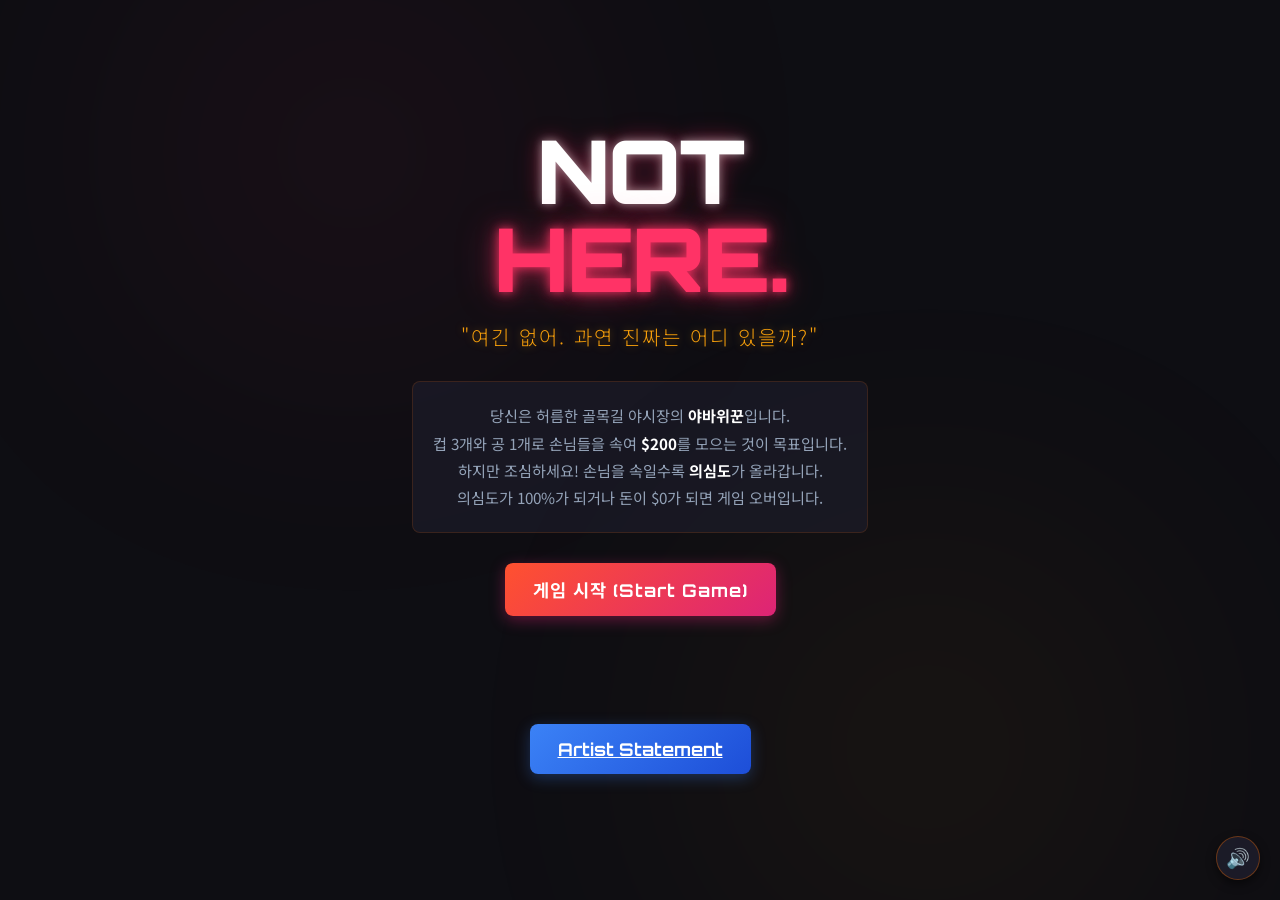
==== commit 6c026b38: "Update index.html" ====
--- a/index.html
+++ b/index.html
@@ -33,6 +33,11 @@
       </div>
 
       <button id="btn-start" class="btn btn-primary btn-glow">게임 시작 (Start Game)</button>
+      <br><br>
+
+<a href="artist.html" class="btn btn-shop">
+  Artist Statement
+</a>
     </div>
   </div>
 
